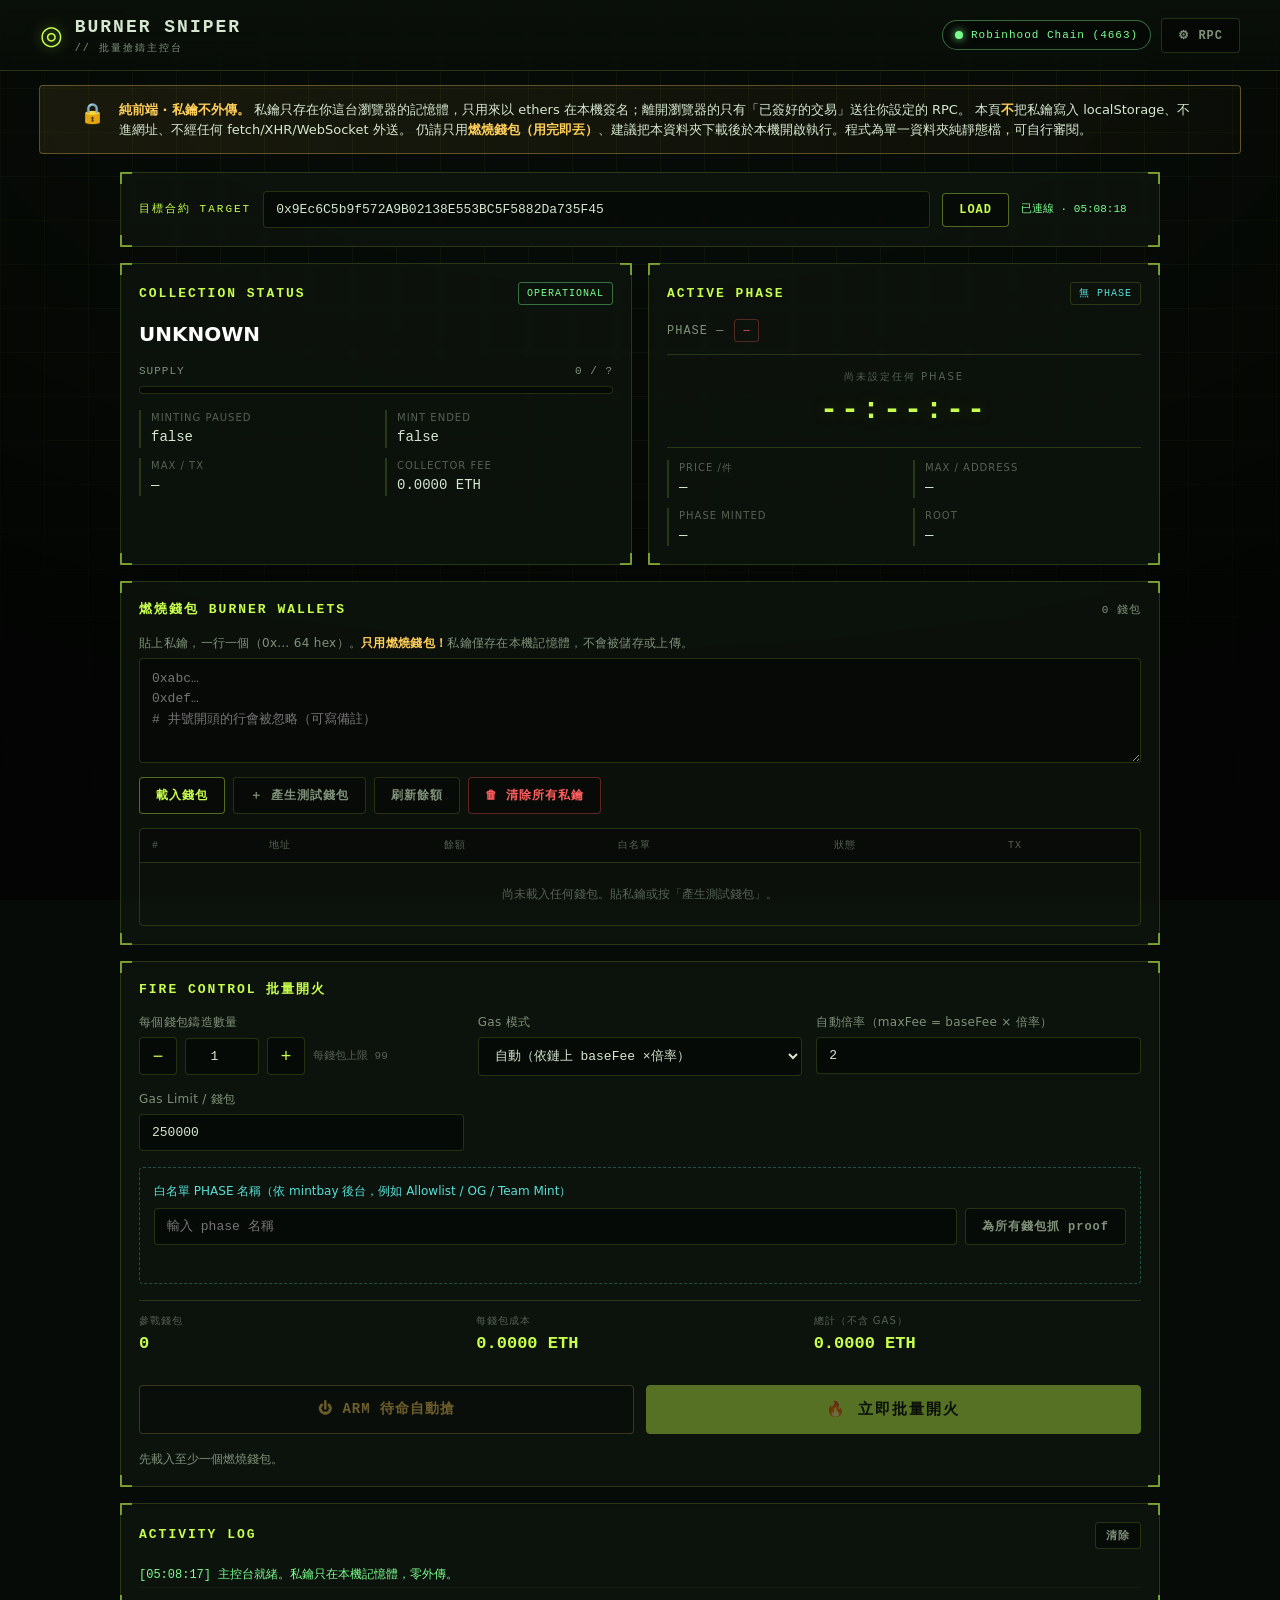
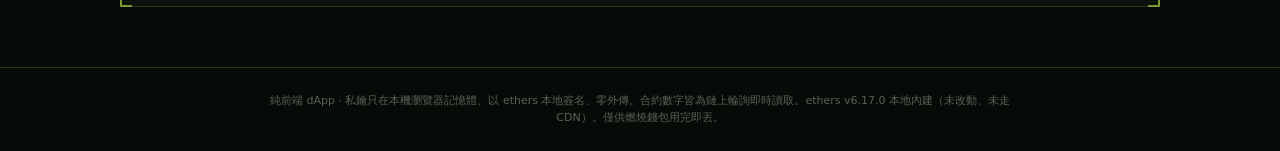
==== index.html @ 6d1644c4 "feat: 燃燒錢包批量搶鑄 dApp（純前端本地簽名、零外傳） - 貼多把私鑰、gas 自動/手動(EIP-1559)、每錢包數量夾在鏈上上限 - 立即批量開火 + ARM 待命偵測開賣自動開火 -" ====
<!doctype html>
<html lang="zh-Hant">
<head>
<meta charset="UTF-8">
<meta name="viewport" content="width=device-width, initial-scale=1.0">
<title>BURNER SNIPER // 燃燒錢包批量搶鑄主控台</title>
<meta name="description" content="燃燒錢包批量搶鑄 dApp — 純前端、私鑰只在本機瀏覽器記憶體、ethers 本地簽名、零外傳。">
<link rel="icon" href="data:image/svg+xml,%3Csvg xmlns='http://www.w3.org/2000/svg' viewBox='0 0 100 100'%3E%3Ccircle cx='50' cy='50' r='42' fill='none' stroke='%23c8ff4d' stroke-width='8'/%3E%3Ccircle cx='50' cy='50' r='10' fill='%23c8ff4d'/%3E%3Cline x1='50' y1='2' x2='50' y2='24' stroke='%23c8ff4d' stroke-width='8'/%3E%3Cline x1='50' y1='76' x2='50' y2='98' stroke='%23c8ff4d' stroke-width='8'/%3E%3Cline x1='2' y1='50' x2='24' y2='50' stroke='%23c8ff4d' stroke-width='8'/%3E%3Cline x1='76' y1='50' x2='98' y2='50' stroke='%23c8ff4d' stroke-width='8'/%3E%3C/svg%3E">
<link rel="stylesheet" href="style.css">
</head>
<body>
<div class="scanlines" aria-hidden="true"></div>
<div class="grid-bg" aria-hidden="true"></div>
<div class="vignette" aria-hidden="true"></div>

<header class="topbar">
  <div class="brand">
    <span class="brand-mark">◎</span>
    <span class="brand-text">BURNER&nbsp;SNIPER<span class="brand-sub">// 批量搶鑄主控台</span></span>
  </div>
  <div class="topbar-right">
    <div class="chain-badge" id="chainBadge" data-state="unknown">
      <span class="dot"></span>
      <span id="chainBadgeText">CHAIN —</span>
    </div>
    <button class="btn btn-ghost" id="settingsBtn" type="button" aria-label="連線設定">⚙ RPC</button>
  </div>
</header>

<!-- 安全聲明橫幅 — 永久顯示，不可關閉 -->
<section class="security-banner" role="note">
  <span class="sec-icon" aria-hidden="true">🔒</span>
  <div class="sec-text">
    <strong>純前端 · 私鑰不外傳。</strong>
    私鑰只存在你這台瀏覽器的記憶體，只用來以 ethers 在本機簽名；離開瀏覽器的只有「已簽好的交易」送往你設定的 RPC。
    本頁<strong>不</strong>把私鑰寫入 localStorage、不進網址、不經任何 fetch/XHR/WebSocket 外送。
    仍請只用<strong>燃燒錢包（用完即丟）</strong>、建議把本資料夾下載後於本機開啟執行。程式為單一資料夾純靜態檔，可自行審閱。
  </div>
</section>

<dialog id="settingsDialog" class="settings-dialog">
  <form method="dialog" class="settings-form">
    <h2>連線設定</h2>
    <label class="field">
      <span>RPC URL（Robinhood Chain，chainId 4663）</span>
      <input type="text" id="rpcInput" class="mono-input" spellcheck="false" autocomplete="off">
    </label>
    <p class="hint">預設用交接規格提供的共用 Alchemy key，會被限流；批量搶鑄請務必換成你自己的 Alchemy Robinhood Chain key，否則多錢包並發會被擋。</p>
    <div class="settings-actions">
      <button type="button" class="btn btn-ghost" id="resetRpcBtn">還原預設</button>
      <button type="submit" class="btn btn-accent" id="saveSettingsBtn">套用並重連</button>
    </div>
  </form>
</dialog>

<main class="app">

  <!-- ========================= TARGET ========================= -->
  <section class="panel target-bar">
    <span class="reticle-corner tl"></span><span class="reticle-corner tr"></span><span class="reticle-corner bl"></span><span class="reticle-corner br"></span>
    <label class="target-label" for="contractInput">目標合約 TARGET</label>
    <input type="text" id="contractInput" class="mono-input target-input" spellcheck="false" autocomplete="off" placeholder="0x… （可切換到未來的 mintbay drop）">
    <button class="btn btn-accent" id="loadBtn" type="button">LOAD</button>
    <span class="target-status mono" id="targetStatus" aria-live="polite"></span>
  </section>

  <!-- ==================== COLLECTION + PHASE ==================== -->
  <section class="grid-2">
    <div class="panel card" id="collectionCard">
      <span class="reticle-corner tl"></span><span class="reticle-corner tr"></span><span class="reticle-corner bl"></span><span class="reticle-corner br"></span>
      <header class="card-head">
        <h2>COLLECTION STATUS</h2>
        <div class="badges" id="collectionBadges"></div>
      </header>
      <div class="card-body">
        <div class="collection-id">
          <span class="collection-name" id="collectionName">—</span>
          <span class="collection-symbol mono" id="collectionSymbol"></span>
        </div>
        <div class="progress-block">
          <div class="progress-labels">
            <span>SUPPLY</span>
            <span class="mono" id="supplyNumbers">— / —</span>
          </div>
          <div class="progress-track"><div class="progress-fill" id="supplyFill"></div></div>
        </div>
        <dl class="kv-list">
          <div><dt>MINTING PAUSED</dt><dd id="pausedVal" class="mono">—</dd></div>
          <div><dt>MINT ENDED</dt><dd id="endedVal" class="mono">—</dd></div>
          <div><dt>MAX / TX</dt><dd id="maxTxVal" class="mono">—</dd></div>
          <div><dt>COLLECTOR FEE</dt><dd id="feeVal" class="mono">—</dd></div>
        </dl>
      </div>
    </div>

    <div class="panel card" id="phaseCard" data-active="false">
      <span class="reticle-corner tl"></span><span class="reticle-corner tr"></span><span class="reticle-corner bl"></span><span class="reticle-corner br"></span>
      <header class="card-head">
        <h2>ACTIVE PHASE</h2>
        <span class="phase-type-badge" id="phaseTypeBadge">—</span>
      </header>
      <div class="card-body">
        <div class="phase-meta">
          <span class="phase-id mono" id="phaseIdVal">PHASE —</span>
          <span class="phase-state-badge" id="phaseStateBadge">—</span>
        </div>
        <div class="countdown">
          <span class="countdown-label" id="countdownLabel">—</span>
          <span class="countdown-digits mono" id="countdownDigits">--:--:--</span>
        </div>
        <dl class="kv-list">
          <div><dt>PRICE /件</dt><dd class="mono" id="priceVal">—</dd></div>
          <div><dt>MAX / ADDRESS</dt><dd class="mono" id="maxAddrVal">—</dd></div>
          <div><dt>PHASE MINTED</dt><dd class="mono" id="phaseMintedVal">—</dd></div>
          <div><dt>ROOT</dt><dd class="mono" id="rootVal">—</dd></div>
        </dl>
      </div>
    </div>
  </section>

  <!-- ========================= WALLETS ========================= -->
  <section class="panel wallets-panel">
    <span class="reticle-corner tl"></span><span class="reticle-corner tr"></span><span class="reticle-corner bl"></span><span class="reticle-corner br"></span>
    <header class="card-head">
      <h2>燃燒錢包 BURNER WALLETS</h2>
      <span class="wallet-count mono" id="walletCount">0 錢包</span>
    </header>
    <div class="wallets-body">
      <label class="field">
        <span>貼上私鑰，一行一個（0x… 64 hex）。<span class="warn-text">只用燃燒錢包！</span>私鑰僅存在本機記憶體，不會被儲存或上傳。</span>
        <textarea id="pkInput" class="mono-input pk-input" rows="4" spellcheck="false" autocomplete="off" autocapitalize="off" autocorrect="off"
          placeholder="0xabc…&#10;0xdef…&#10;# 井號開頭的行會被忽略（可寫備註）"></textarea>
      </label>
      <div class="wallets-actions">
        <button class="btn btn-accent" id="loadWalletsBtn" type="button">載入錢包</button>
        <button class="btn btn-ghost" id="genTestBtn" type="button" title="用 ethers.Wallet.createRandom() 產生一個全新測試錢包，安全試玩 UI">＋ 產生測試錢包</button>
        <button class="btn btn-ghost" id="refreshBalBtn" type="button">刷新餘額</button>
        <button class="btn btn-danger" id="clearWalletsBtn" type="button">🗑 清除所有私鑰</button>
      </div>
      <div class="wallet-table-wrap">
        <table class="wallet-table" id="walletTable">
          <thead>
            <tr><th>#</th><th>地址</th><th>餘額</th><th>白名單</th><th>狀態</th><th>TX</th></tr>
          </thead>
          <tbody id="walletTbody">
            <tr class="empty-row"><td colspan="6">尚未載入任何錢包。貼私鑰或按「產生測試錢包」。</td></tr>
          </tbody>
        </table>
      </div>
    </div>
  </section>

  <!-- ======================= FIRE CONTROL ======================= -->
  <section class="panel fire-panel" id="firePanel">
    <span class="reticle-corner tl"></span><span class="reticle-corner tr"></span><span class="reticle-corner bl"></span><span class="reticle-corner br"></span>
    <header class="card-head"><h2>FIRE CONTROL 批量開火</h2></header>
    <div class="fire-body">

      <div class="fire-grid">
        <label class="field">
          <span>每個錢包鑄造數量</span>
          <div class="qty-control">
            <button class="qty-btn" id="qtyMinus" type="button" aria-label="減少">&minus;</button>
            <input type="number" id="qtyInput" class="qty-input mono" value="1" min="1" step="1" inputmode="numeric">
            <button class="qty-btn" id="qtyPlus" type="button" aria-label="增加">+</button>
            <span class="qty-max mono" id="qtyMaxHint"></span>
          </div>
        </label>

        <label class="field gas-field">
          <span>Gas 模式</span>
          <select id="gasMode" class="mono-input">
            <option value="auto">自動（依鏈上 baseFee ×倍率）</option>
            <option value="manual">手動指定</option>
          </select>
        </label>

        <label class="field" id="autoMultField">
          <span>自動倍率（maxFee = baseFee × 倍率）</span>
          <input type="number" id="autoMult" class="mono-input" value="2" min="1" step="0.5" inputmode="decimal">
        </label>

        <label class="field manual-gas" data-manual="0">
          <span>maxFeePerGas (gwei)</span>
          <input type="number" id="maxFeeInput" class="mono-input" value="0.2" min="0" step="0.01" inputmode="decimal">
        </label>
        <label class="field manual-gas" data-manual="0">
          <span>maxPriorityFeePerGas (gwei)</span>
          <input type="number" id="prioFeeInput" class="mono-input" value="0" min="0" step="0.001" inputmode="decimal">
        </label>

        <label class="field">
          <span>Gas Limit / 錢包</span>
          <input type="number" id="gasLimitInput" class="mono-input" value="250000" min="21000" step="1000" inputmode="numeric">
        </label>
      </div>

      <!-- 白名單區塊：allowlist phase 才顯示 -->
      <div class="allowlist-box" id="allowlistBox" hidden>
        <label for="phaseNameInput">白名單 PHASE 名稱（依 mintbay 後台，例如 Allowlist / OG / Team Mint）</label>
        <div class="allowlist-row">
          <input type="text" id="phaseNameInput" class="mono-input" placeholder="輸入 phase 名稱">
          <button class="btn btn-ghost" id="fetchProofsBtn" type="button">為所有錢包抓 proof</button>
        </div>
        <p class="allowlist-status" id="allowlistStatus"></p>
      </div>

      <div class="fire-summary">
        <div class="summary-item"><span class="summary-label">參戰錢包</span><span class="summary-val mono" id="sumWallets">0</span></div>
        <div class="summary-item"><span class="summary-label">每錢包成本</span><span class="summary-val mono" id="sumPerWallet">0 ETH</span></div>
        <div class="summary-item"><span class="summary-label">總計（不含 gas）</span><span class="summary-val mono" id="sumTotal">0 ETH</span></div>
      </div>

      <div class="fire-buttons">
        <button class="btn btn-arm" id="armBtn" type="button" disabled>⏻ ARM 待命自動搶</button>
        <button class="btn btn-mint" id="fireBtn" type="button" disabled>🔥 立即批量開火</button>
      </div>
      <p class="mint-hint" id="fireHint"></p>
    </div>
  </section>

  <!-- ========================= LOG ========================= -->
  <section class="panel log-panel">
    <span class="reticle-corner tl"></span><span class="reticle-corner tr"></span><span class="reticle-corner bl"></span><span class="reticle-corner br"></span>
    <header class="card-head"><h2>ACTIVITY LOG</h2><button class="btn btn-ghost btn-sm" id="clearLogBtn" type="button">清除</button></header>
    <div class="log-body mono" id="logBody"></div>
  </section>

</main>

<div class="toast" id="toast" role="status" aria-live="polite" hidden></div>

<footer class="app-footer">
  <p>純前端 dApp · 私鑰只在本機瀏覽器記憶體、以 ethers 本地簽名、零外傳。合約數字皆為鏈上輪詢即時讀取。ethers v6.17.0 本地內建（未改動、未走 CDN）。僅供燃燒錢包用完即丟。</p>
</footer>

<script type="module" src="app.js"></script>
</body>
</html>
---- style.css ----
/* ============================================================================
   BURNER SNIPER — tactical HUD theme. 零外部資源（字型走系統堆疊）。
   ============================================================================ */
:root {
  --bg: #070b07;
  --bg-2: #0c120c;
  --panel: rgba(14, 20, 14, 0.82);
  --panel-line: rgba(200, 255, 77, 0.16);
  --ink: #d6e7d0;
  --ink-dim: #7f9178;
  --ink-faint: #566254;
  --accent: #c8ff4d;
  --accent-dim: #8fae2e;
  --cyan: #58e0d8;
  --ok: #7bff8e;
  --warn: #ffcf5a;
  --danger: #ff5d5d;
  --mono: ui-monospace, "SF Mono", "JetBrains Mono", "Cascadia Code", Menlo, Consolas, monospace;
  --sans: "Inter", system-ui, -apple-system, "Segoe UI", "PingFang TC", "Noto Sans TC", sans-serif;
  --radius: 4px;
}

* { box-sizing: border-box; }
html, body { margin: 0; padding: 0; }
body {
  font-family: var(--sans);
  background: var(--bg);
  color: var(--ink);
  min-height: 100vh;
  line-height: 1.5;
  overflow-x: hidden;
  -webkit-font-smoothing: antialiased;
}
.mono { font-family: var(--mono); }

/* ---- 背景層 ---- */
.scanlines, .grid-bg, .vignette { position: fixed; inset: 0; pointer-events: none; z-index: 0; }
.scanlines {
  background: repeating-linear-gradient(0deg, rgba(0,0,0,0) 0, rgba(0,0,0,0) 2px, rgba(0,0,0,0.18) 3px, rgba(0,0,0,0) 4px);
  opacity: 0.35; mix-blend-mode: multiply;
}
.grid-bg {
  background-image: linear-gradient(rgba(200,255,77,0.045) 1px, transparent 1px),
                    linear-gradient(90deg, rgba(200,255,77,0.045) 1px, transparent 1px);
  background-size: 44px 44px;
  -webkit-mask-image: radial-gradient(ellipse 90% 70% at 50% 30%, #000 40%, transparent 100%);
  mask-image: radial-gradient(ellipse 90% 70% at 50% 30%, #000 40%, transparent 100%);
}
.vignette { background: radial-gradient(ellipse 100% 80% at 50% 0%, transparent 40%, rgba(0,0,0,0.55) 100%); }

/* ---- topbar ---- */
.topbar {
  position: relative; z-index: 3;
  display: flex; align-items: center; justify-content: space-between; gap: 10px;
  padding: 14px clamp(14px, 4vw, 40px);
  border-bottom: 1px solid var(--panel-line);
  background: linear-gradient(180deg, rgba(10,16,10,0.9), rgba(10,16,10,0.4));
  backdrop-filter: blur(6px);
}
.brand { display: flex; align-items: center; gap: 12px; min-width: 0; }
.brand-mark { color: var(--accent); font-size: 26px; text-shadow: 0 0 14px rgba(200,255,77,0.5); }
.brand-text { font-family: var(--mono); font-weight: 700; letter-spacing: 2px; font-size: clamp(13px, 2vw, 18px); }
.brand-sub { display: block; color: var(--ink-dim); font-size: 10px; letter-spacing: 2px; font-weight: 500; }
.topbar-right { display: flex; align-items: center; gap: 10px; flex-wrap: wrap; justify-content: flex-end; }

.chain-badge {
  display: inline-flex; align-items: center; gap: 8px;
  font-family: var(--mono); font-size: 11px; letter-spacing: 1px;
  padding: 6px 12px; border: 1px solid var(--panel-line); border-radius: 999px;
  color: var(--ink-dim); background: rgba(0,0,0,0.3);
}
.chain-badge .dot { width: 8px; height: 8px; border-radius: 50%; background: var(--ink-faint); }
.chain-badge[data-state="ok"] { color: var(--ok); border-color: rgba(123,255,142,0.4); }
.chain-badge[data-state="ok"] .dot { background: var(--ok); box-shadow: 0 0 8px var(--ok); }
.chain-badge[data-state="bad"] { color: var(--danger); border-color: rgba(255,93,93,0.4); }
.chain-badge[data-state="bad"] .dot { background: var(--danger); box-shadow: 0 0 8px var(--danger); }

/* ---- buttons ---- */
.btn {
  font-family: var(--mono); font-size: 12px; letter-spacing: 1px; font-weight: 600;
  padding: 9px 16px; border-radius: var(--radius); border: 1px solid var(--panel-line);
  background: rgba(0,0,0,0.35); color: var(--ink); cursor: pointer;
  transition: all 0.14s ease; white-space: nowrap;
}
.btn:hover:not(:disabled) { border-color: var(--accent-dim); color: #fff; }
.btn:disabled { opacity: 0.4; cursor: not-allowed; }
.btn-sm { padding: 5px 10px; font-size: 11px; }
.btn-ghost { color: var(--ink-dim); }
.btn-accent { color: var(--accent); border-color: rgba(200,255,77,0.4); }
.btn-accent:hover:not(:disabled) { background: rgba(200,255,77,0.12); box-shadow: 0 0 14px rgba(200,255,77,0.2); }
.btn-danger { color: var(--danger); border-color: rgba(255,93,93,0.35); }
.btn-danger:hover:not(:disabled) { background: rgba(255,93,93,0.12); }
.btn-arm {
  color: var(--warn); border-color: rgba(255,207,90,0.5); font-size: 14px; padding: 14px; flex: 1; min-width: 200px;
}
.btn-arm:hover:not(:disabled) { background: rgba(255,207,90,0.12); }
.btn-arm[data-armed="true"] { color: #0a0e0a; background: var(--warn); border-color: var(--warn); animation: armpulse 1.2s ease-in-out infinite; }
@keyframes armpulse { 0%,100%{box-shadow:0 0 0 rgba(255,207,90,0.5);} 50%{box-shadow:0 0 22px rgba(255,207,90,0.6);} }
.btn-mint {
  color: #0a0e0a; background: var(--accent); border-color: var(--accent);
  font-size: 15px; font-weight: 700; padding: 14px; flex: 1; min-width: 200px; letter-spacing: 2px;
}
.btn-mint:hover:not(:disabled) { box-shadow: 0 0 24px rgba(200,255,77,0.55); transform: translateY(-1px); }

/* ---- 安全橫幅 ---- */
.security-banner {
  position: relative; z-index: 2;
  display: flex; gap: 14px; align-items: flex-start;
  max-width: 1120px; margin: 14px auto 0; box-sizing: content-box;
  padding: 14px clamp(14px, 4vw, 40px);
  border: 1px solid rgba(255,207,90,0.32); border-radius: var(--radius);
  background: linear-gradient(90deg, rgba(255,207,90,0.08), rgba(255,207,90,0.02));
}
.security-banner .sec-icon { font-size: 20px; line-height: 1.3; }
.security-banner .sec-text { font-size: 13px; color: var(--ink); }
.security-banner strong { color: var(--warn); }

/* ---- layout ---- */
.app {
  position: relative; z-index: 2;
  max-width: 1120px; margin: 0 auto; padding: 18px clamp(14px, 4vw, 40px) 60px;
  display: flex; flex-direction: column; gap: 16px;
}
.grid-2 { display: grid; grid-template-columns: 1fr 1fr; gap: 16px; }
@media (max-width: 760px) { .grid-2 { grid-template-columns: 1fr; } }

/* ---- panel + reticle ---- */
.panel {
  position: relative; background: var(--panel); border: 1px solid var(--panel-line);
  border-radius: var(--radius); padding: 18px; backdrop-filter: blur(3px);
}
.reticle-corner { position: absolute; width: 12px; height: 12px; border: 2px solid var(--accent); opacity: 0.55; }
.reticle-corner.tl { top: -1px; left: -1px; border-right: 0; border-bottom: 0; }
.reticle-corner.tr { top: -1px; right: -1px; border-left: 0; border-bottom: 0; }
.reticle-corner.bl { bottom: -1px; left: -1px; border-right: 0; border-top: 0; }
.reticle-corner.br { bottom: -1px; right: -1px; border-left: 0; border-top: 0; }

.card-head { display: flex; align-items: center; justify-content: space-between; gap: 10px; margin-bottom: 14px; }
.card-head h2 { font-family: var(--mono); font-size: 13px; letter-spacing: 2px; color: var(--accent); margin: 0; font-weight: 600; }

/* ---- inputs ---- */
.field { display: flex; flex-direction: column; gap: 6px; font-size: 12px; color: var(--ink-dim); }
.field > span { letter-spacing: 0.3px; }
.mono-input, .qty-input {
  font-family: var(--mono); font-size: 13px; color: var(--ink);
  background: rgba(0,0,0,0.4); border: 1px solid var(--panel-line); border-radius: var(--radius);
  padding: 10px 12px; width: 100%; outline: none; transition: border-color 0.14s;
}
.mono-input:focus, .qty-input:focus { border-color: var(--accent-dim); box-shadow: 0 0 0 2px rgba(200,255,77,0.1); }
select.mono-input { cursor: pointer; }
.hint { font-size: 11px; color: var(--ink-faint); margin: 8px 0 0; line-height: 1.5; }
.warn-text { color: var(--warn); font-weight: 600; }

/* ---- target bar ---- */
.target-bar { display: flex; align-items: center; gap: 12px; flex-wrap: wrap; }
.target-label { font-family: var(--mono); font-size: 11px; letter-spacing: 2px; color: var(--accent); }
.target-input { flex: 1; min-width: 220px; }
.target-status { font-size: 11px; color: var(--ink-dim); min-width: 120px; }
.target-status[data-tone="ok"] { color: var(--ok); }
.target-status[data-tone="error"] { color: var(--danger); }

/* ---- collection / phase cards ---- */
.collection-id { display: flex; align-items: baseline; gap: 10px; margin-bottom: 14px; flex-wrap: wrap; }
.collection-name { font-size: 20px; font-weight: 700; color: #fff; }
.collection-symbol { color: var(--accent); font-size: 13px; }
.badges { display: flex; gap: 6px; }
.badge { font-family: var(--mono); font-size: 10px; letter-spacing: 1px; padding: 3px 8px; border-radius: 3px; border: 1px solid; }
.badge.tone-ok { color: var(--ok); border-color: rgba(123,255,142,0.4); }
.badge.tone-warn { color: var(--warn); border-color: rgba(255,207,90,0.4); }
.badge.tone-danger { color: var(--danger); border-color: rgba(255,93,93,0.4); background: rgba(255,93,93,0.08); }

.progress-block { margin-bottom: 16px; }
.progress-labels { display: flex; justify-content: space-between; font-family: var(--mono); font-size: 11px; color: var(--ink-dim); margin-bottom: 6px; letter-spacing: 1px; }
.progress-track { height: 8px; background: rgba(0,0,0,0.5); border-radius: 999px; overflow: hidden; border: 1px solid var(--panel-line); }
.progress-fill { height: 100%; width: 0; background: linear-gradient(90deg, var(--accent-dim), var(--accent)); transition: width 0.5s ease; }
.progress-fill[data-full="true"] { background: linear-gradient(90deg, var(--danger), #ff8b5d); }

.kv-list { display: grid; grid-template-columns: 1fr 1fr; gap: 10px 18px; margin: 0; }
.kv-list > div { display: flex; flex-direction: column; gap: 2px; border-left: 2px solid var(--panel-line); padding-left: 10px; min-width: 0; }
.kv-list dt { font-size: 10px; letter-spacing: 1px; color: var(--ink-faint); margin: 0; }
.kv-list dd { margin: 0; font-size: 14px; color: var(--ink); overflow-wrap: anywhere; }

.phase-meta { display: flex; align-items: center; gap: 10px; margin-bottom: 12px; flex-wrap: wrap; }
.phase-id { font-size: 12px; color: var(--ink-dim); letter-spacing: 1px; }
.phase-type-badge { font-family: var(--mono); font-size: 10px; padding: 3px 8px; border: 1px solid var(--panel-line); border-radius: 3px; color: var(--cyan); letter-spacing: 1px; }
.phase-state-badge { font-family: var(--mono); font-size: 10px; padding: 3px 8px; border-radius: 3px; letter-spacing: 1px; border: 1px solid; color: var(--ink-dim); }
.phase-state-badge[data-state="live"] { color: var(--ok); border-color: var(--ok); background: rgba(123,255,142,0.1); animation: livepulse 1.4s infinite; }
@keyframes livepulse { 0%,100%{opacity:1;} 50%{opacity:0.55;} }
.phase-state-badge[data-state="upcoming"] { color: var(--warn); border-color: rgba(255,207,90,0.4); }
.phase-state-badge[data-state="ended"], .phase-state-badge[data-state="paused"] { color: var(--danger); border-color: rgba(255,93,93,0.3); }
.card[data-active="true"] { border-color: rgba(123,255,142,0.4); }

.countdown { display: flex; flex-direction: column; align-items: center; gap: 4px; padding: 14px 0; margin-bottom: 12px; border-top: 1px solid var(--panel-line); border-bottom: 1px solid var(--panel-line); }
.countdown-label { font-size: 10px; letter-spacing: 2px; color: var(--ink-faint); text-transform: uppercase; }
.countdown-digits { font-size: clamp(24px, 6vw, 30px); font-weight: 700; color: var(--accent); letter-spacing: 3px; text-shadow: 0 0 16px rgba(200,255,77,0.3); }

/* ---- wallets ---- */
.wallets-body { display: flex; flex-direction: column; gap: 14px; }
.wallet-count { font-size: 11px; color: var(--ink-dim); letter-spacing: 1px; }
.pk-input { resize: vertical; min-height: 90px; line-height: 1.6; }
.wallets-actions { display: flex; gap: 8px; flex-wrap: wrap; }
.wallet-table-wrap { overflow-x: auto; border: 1px solid var(--panel-line); border-radius: var(--radius); }
.wallet-table { width: 100%; border-collapse: collapse; font-size: 12px; min-width: 480px; }
.wallet-table thead th {
  text-align: left; font-family: var(--mono); font-size: 10px; letter-spacing: 1px; color: var(--ink-faint);
  padding: 9px 12px; border-bottom: 1px solid var(--panel-line); background: rgba(0,0,0,0.3); font-weight: 500;
}
.wallet-table td { padding: 9px 12px; border-bottom: 1px solid rgba(200,255,77,0.06); }
.wallet-table tbody tr:last-child td { border-bottom: 0; }
.wallet-table .empty-row td { text-align: center; color: var(--ink-faint); padding: 22px; font-size: 12px; }
.wallet-table a { color: var(--cyan); text-decoration: none; }
.wallet-table a:hover { text-decoration: underline; }
.err-cell { color: var(--danger); font-size: 11px; }
.wstatus { font-family: var(--mono); font-size: 11px; padding: 2px 7px; border-radius: 3px; border: 1px solid var(--panel-line); color: var(--ink-dim); white-space: nowrap; }
.wstatus.tone-ok { color: var(--ok); border-color: rgba(123,255,142,0.4); }
.wstatus.tone-pending { color: var(--warn); border-color: rgba(255,207,90,0.4); }
.wstatus.tone-danger { color: var(--danger); border-color: rgba(255,93,93,0.4); }

/* ---- fire control ---- */
.fire-body { display: flex; flex-direction: column; gap: 16px; }
.fire-grid { display: grid; grid-template-columns: repeat(3, 1fr); gap: 14px; }
@media (max-width: 700px) { .fire-grid { grid-template-columns: 1fr 1fr; } }
@media (max-width: 460px) { .fire-grid { grid-template-columns: 1fr; } }
.manual-gas { display: none; }
.manual-gas[data-manual="1"] { display: flex; }

.qty-control { display: flex; align-items: center; gap: 8px; flex-wrap: wrap; }
.qty-btn { width: 38px; height: 38px; flex: none; font-size: 18px; border: 1px solid var(--panel-line); background: rgba(0,0,0,0.4); color: var(--accent); border-radius: var(--radius); cursor: pointer; transition: all 0.14s; }
.qty-btn:hover { border-color: var(--accent-dim); background: rgba(200,255,77,0.1); }
.qty-input { width: 74px; text-align: center; }
.qty-max { font-size: 11px; color: var(--ink-faint); }

.allowlist-box { border: 1px dashed rgba(88,224,216,0.3); border-radius: var(--radius); padding: 14px; display: flex; flex-direction: column; gap: 8px; }
.allowlist-box > label { font-size: 12px; color: var(--cyan); }
.allowlist-row { display: flex; gap: 8px; flex-wrap: wrap; }
.allowlist-row .mono-input { flex: 1; min-width: 180px; }
.allowlist-status { font-size: 12px; margin: 0; color: var(--ink-dim); min-height: 16px; }
.allowlist-status[data-tone="ok"] { color: var(--ok); }
.allowlist-status[data-tone="error"] { color: var(--danger); }
.allowlist-status[data-tone="pending"] { color: var(--warn); }

.fire-summary { display: flex; gap: 10px; flex-wrap: wrap; padding: 12px 0; border-top: 1px solid var(--panel-line); }
.summary-item { flex: 1; min-width: 120px; display: flex; flex-direction: column; gap: 3px; }
.summary-label { font-size: 10px; letter-spacing: 1px; color: var(--ink-faint); text-transform: uppercase; }
.summary-val { font-size: 17px; color: var(--accent); font-weight: 600; }

.fire-buttons { display: flex; gap: 12px; flex-wrap: wrap; }
.mint-hint { font-size: 12px; color: var(--ink-dim); margin: 0; min-height: 16px; }

/* ---- log ---- */
.log-body { max-height: 220px; overflow-y: auto; font-size: 12px; display: flex; flex-direction: column; }
.log-line { padding: 3px 0; border-bottom: 1px solid rgba(200,255,77,0.05); color: var(--ink-dim); word-break: break-word; }
.log-line.tone-ok { color: var(--ok); }
.log-line.tone-warn { color: var(--warn); }
.log-line.tone-danger { color: var(--danger); }

/* ---- toast ---- */
.toast {
  position: fixed; bottom: 24px; left: 50%; transform: translateX(-50%); z-index: 50;
  font-family: var(--mono); font-size: 13px; padding: 12px 20px;
  background: rgba(12,18,12,0.96); border: 1px solid var(--accent-dim); border-radius: var(--radius);
  color: var(--accent); box-shadow: 0 8px 40px rgba(0,0,0,0.6); max-width: 90vw; text-align: center;
}

/* ---- footer + dialog ---- */
.app-footer { position: relative; z-index: 2; text-align: center; padding: 24px; color: var(--ink-faint); font-size: 11px; border-top: 1px solid var(--panel-line); }
.app-footer p { max-width: 760px; margin: 0 auto; line-height: 1.6; }

.settings-dialog { border: 1px solid var(--panel-line); border-radius: var(--radius); background: var(--bg-2); color: var(--ink); padding: 0; max-width: 92vw; width: 460px; }
.settings-dialog::backdrop { background: rgba(0,0,0,0.7); backdrop-filter: blur(2px); }
.settings-form { padding: 22px; display: flex; flex-direction: column; gap: 12px; }
.settings-form h2 { font-family: var(--mono); font-size: 15px; letter-spacing: 1px; color: var(--accent); margin: 0 0 4px; }
.settings-actions { display: flex; justify-content: flex-end; gap: 10px; margin-top: 8px; }
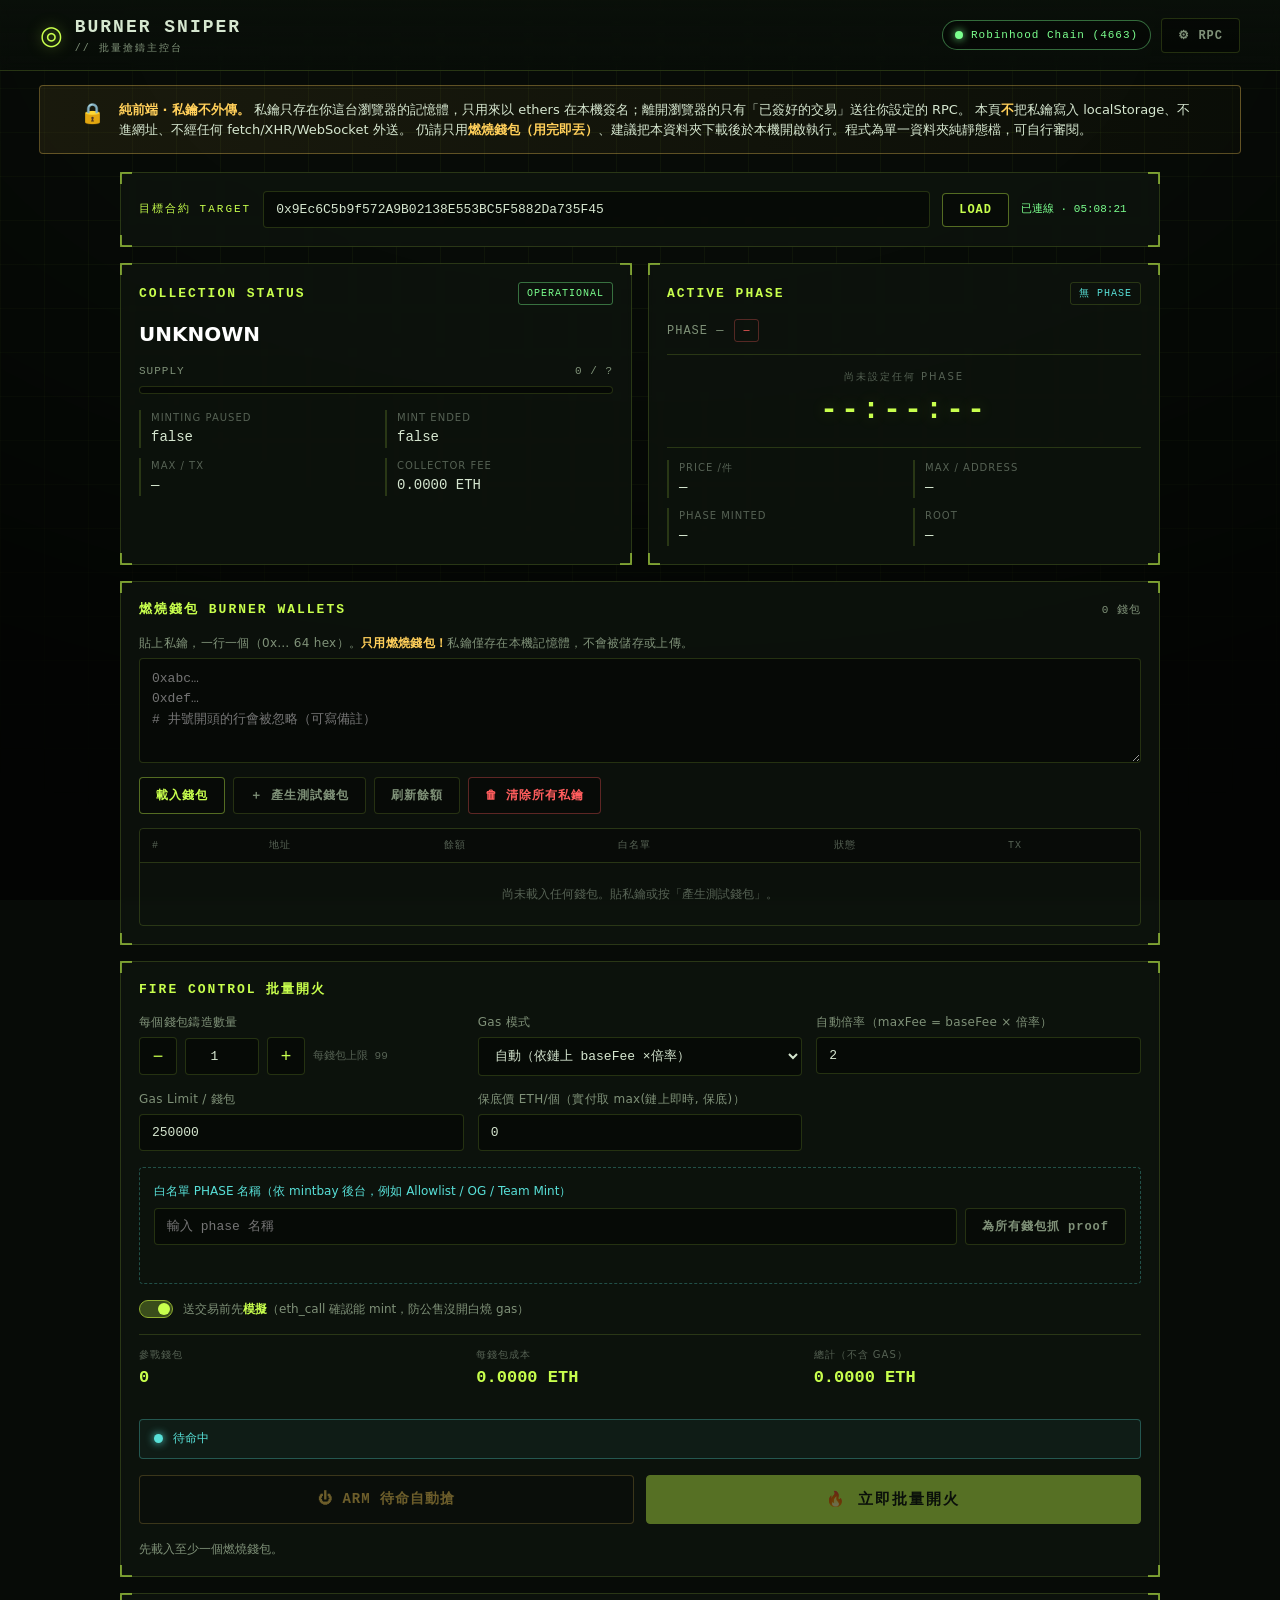
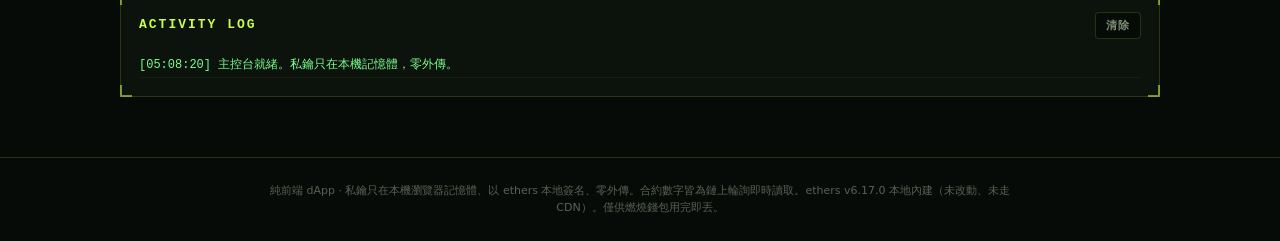
==== commit 90081e4b: "feat: 搶鑄強化 v2 — WSS 盯塊 + 預簽 + 模擬偵測 + 送前模擬 + 保底價 對齊參考站 hoodie-sniper 的搶鑄底層機制，補齊 5 點： - WSS 盯塊（WebSock" ====
--- a/index.html
+++ b/index.html
@@ -193,6 +193,11 @@
           <span>Gas Limit / 錢包</span>
           <input type="number" id="gasLimitInput" class="mono-input" value="250000" min="21000" step="1000" inputmode="numeric">
         </label>
+
+        <label class="field">
+          <span>保底價 ETH/個（實付取 max(鏈上即時, 保底)）</span>
+          <input type="number" id="floorPriceInput" class="mono-input" value="0" min="0" step="0.0001" inputmode="decimal">
+        </label>
       </div>
 
       <!-- 白名單區塊：allowlist phase 才顯示 -->
@@ -205,12 +210,23 @@
         <p class="allowlist-status" id="allowlistStatus"></p>
       </div>
 
+      <label class="sim-toggle">
+        <input type="checkbox" id="simBeforeSendChk" checked>
+        <span class="switch-mini"></span>
+        <span>送交易前先<strong>模擬</strong>（eth_call 確認能 mint，防公售沒開白燒 gas）</span>
+      </label>
+
       <div class="fire-summary">
         <div class="summary-item"><span class="summary-label">參戰錢包</span><span class="summary-val mono" id="sumWallets">0</span></div>
         <div class="summary-item"><span class="summary-label">每錢包成本</span><span class="summary-val mono" id="sumPerWallet">0 ETH</span></div>
         <div class="summary-item"><span class="summary-label">總計（不含 gas）</span><span class="summary-val mono" id="sumTotal">0 ETH</span></div>
       </div>
 
+      <div class="detect-bar" id="detectBar" hidden>
+        <span class="detect-dot"></span>
+        <span class="detect-text mono" id="detectText">待命中</span>
+      </div>
+
       <div class="fire-buttons">
         <button class="btn btn-arm" id="armBtn" type="button" disabled>⏻ ARM 待命自動搶</button>
         <button class="btn btn-mint" id="fireBtn" type="button" disabled>🔥 立即批量開火</button>
--- a/style.css
+++ b/style.css
@@ -247,6 +247,23 @@
 .fire-buttons { display: flex; gap: 12px; flex-wrap: wrap; }
 .mint-hint { font-size: 12px; color: var(--ink-dim); margin: 0; min-height: 16px; }
 
+/* 送前模擬 toggle */
+.sim-toggle { display: flex; align-items: center; gap: 10px; font-size: 12px; color: var(--ink-dim); cursor: pointer; }
+.sim-toggle input { position: absolute; opacity: 0; width: 0; height: 0; }
+.sim-toggle .switch-mini { width: 34px; height: 18px; border-radius: 999px; background: rgba(0,0,0,0.5); border: 1px solid var(--panel-line); position: relative; flex: none; transition: all 0.16s; }
+.sim-toggle .switch-mini::after { content: ""; position: absolute; top: 2px; left: 2px; width: 12px; height: 12px; border-radius: 50%; background: var(--ink-dim); transition: all 0.16s; }
+.sim-toggle input:checked + .switch-mini { background: rgba(200,255,77,0.25); border-color: var(--accent-dim); }
+.sim-toggle input:checked + .switch-mini::after { left: 18px; background: var(--accent); }
+.sim-toggle strong { color: var(--accent); }
+
+/* 盯塊偵測狀態列 */
+.detect-bar { display: flex; align-items: center; gap: 10px; padding: 10px 14px; border: 1px solid rgba(88,224,216,0.3); border-radius: var(--radius); background: rgba(88,224,216,0.05); }
+.detect-bar .detect-dot { width: 9px; height: 9px; border-radius: 50%; background: var(--cyan); box-shadow: 0 0 8px var(--cyan); animation: livepulse 1.1s infinite; flex: none; }
+.detect-bar[data-mode="open"] { border-color: var(--ok); background: rgba(123,255,142,0.1); }
+.detect-bar[data-mode="open"] .detect-dot { background: var(--ok); box-shadow: 0 0 10px var(--ok); }
+.detect-text { font-size: 12px; color: var(--cyan); }
+.detect-bar[data-mode="open"] .detect-text { color: var(--ok); }
+
 /* ---- log ---- */
 .log-body { max-height: 220px; overflow-y: auto; font-size: 12px; display: flex; flex-direction: column; }
 .log-line { padding: 3px 0; border-bottom: 1px solid rgba(200,255,77,0.05); color: var(--ink-dim); word-break: break-word; }
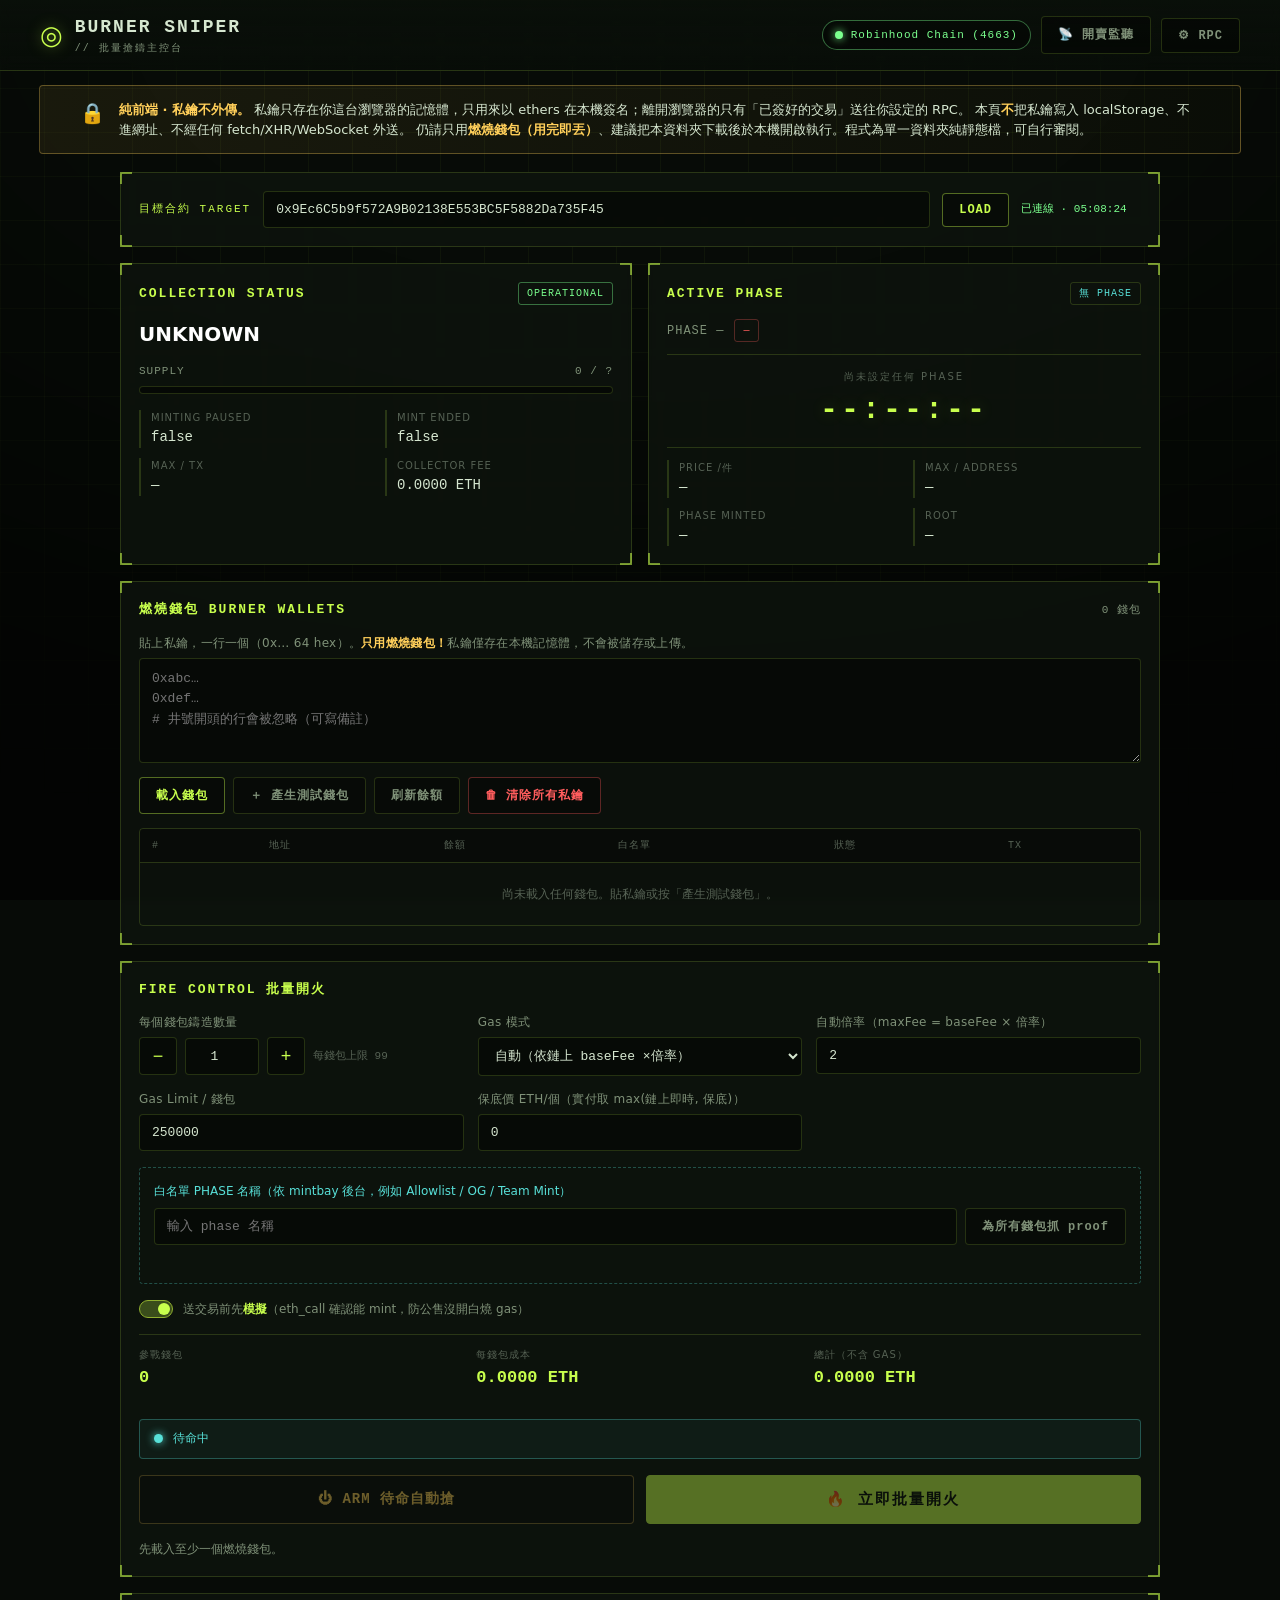
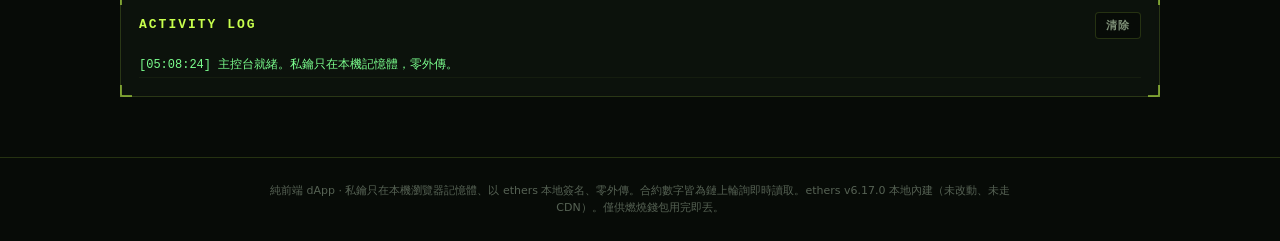
==== commit d7bc1d41: "Merge feat-monitor: 開賣監聽頁 monitor.html" ====
--- a/index.html
+++ b/index.html
@@ -23,6 +23,7 @@
       <span class="dot"></span>
       <span id="chainBadgeText">CHAIN —</span>
     </div>
+    <a class="btn btn-ghost" href="./monitor.html" title="開賣監聽（唯讀）" style="text-decoration:none">📡 開賣監聽</a>
     <button class="btn btn-ghost" id="settingsBtn" type="button" aria-label="連線設定">⚙ RPC</button>
   </div>
 </header>
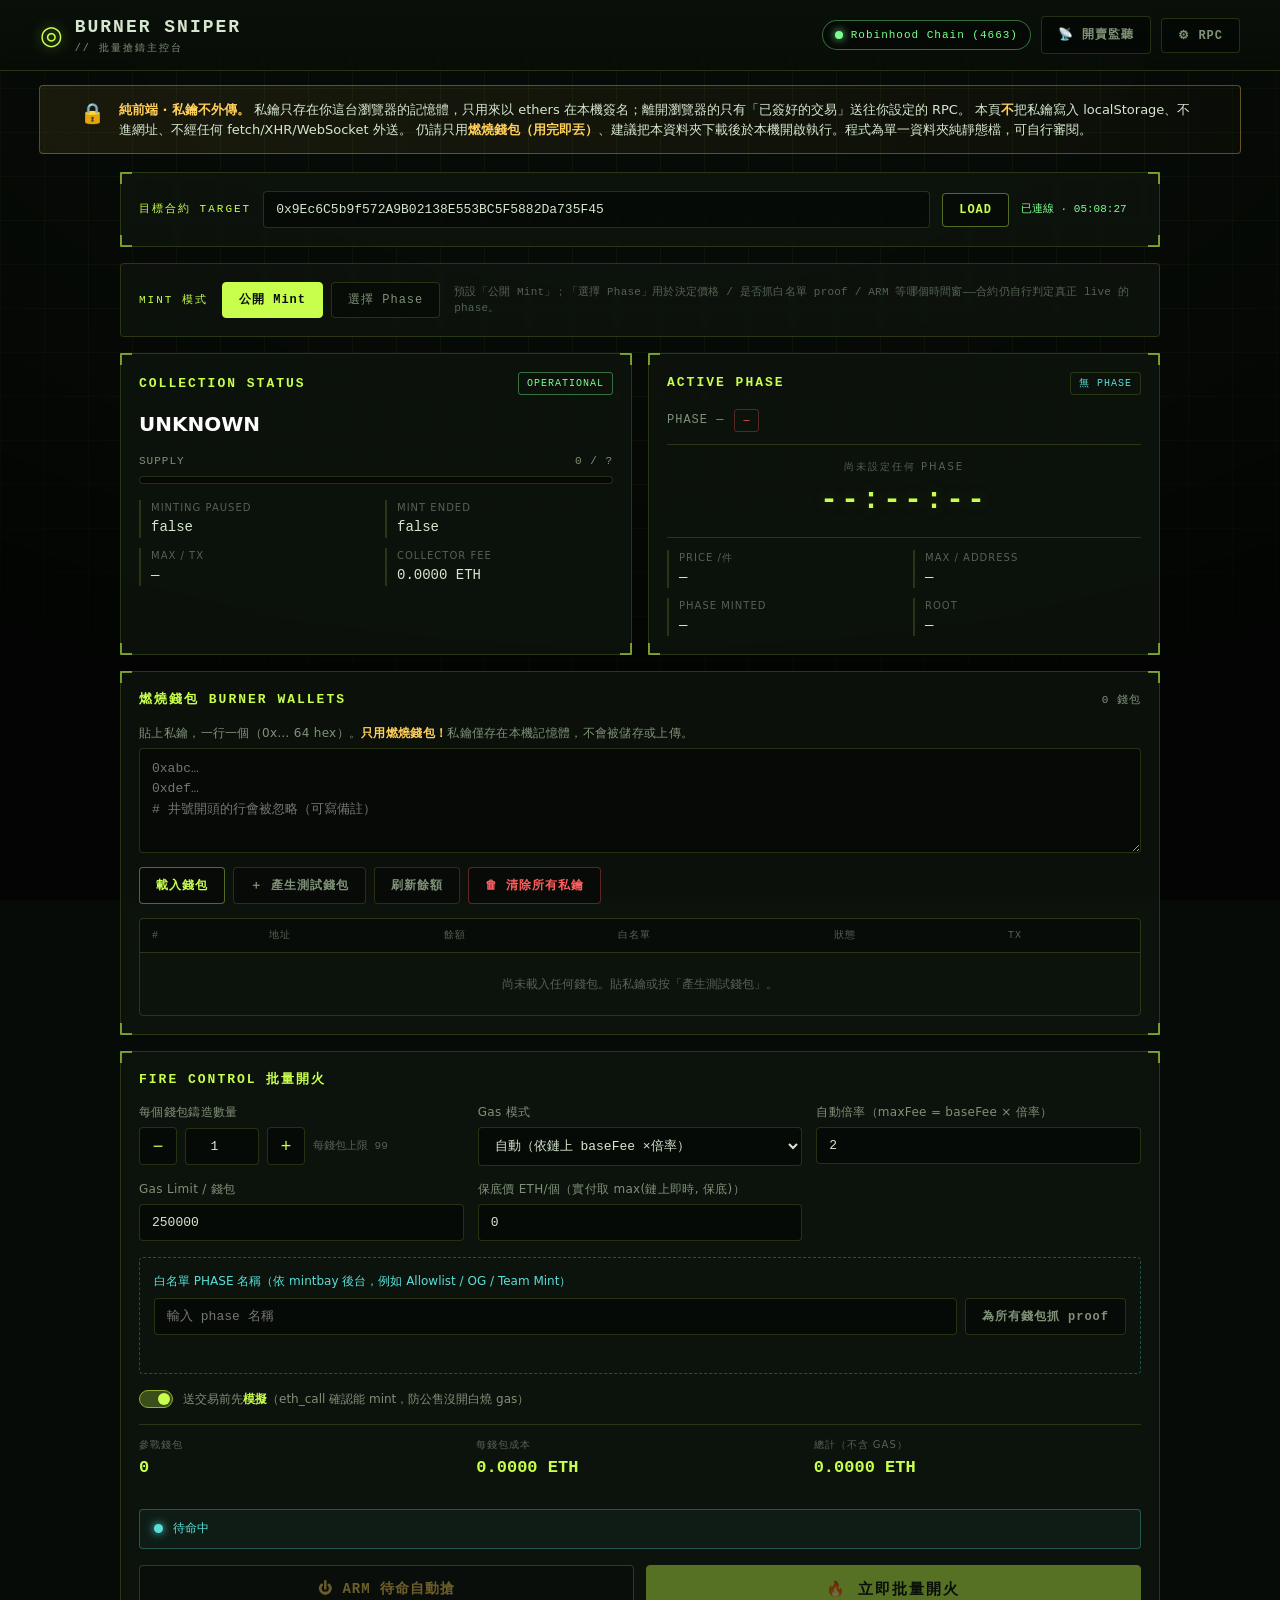
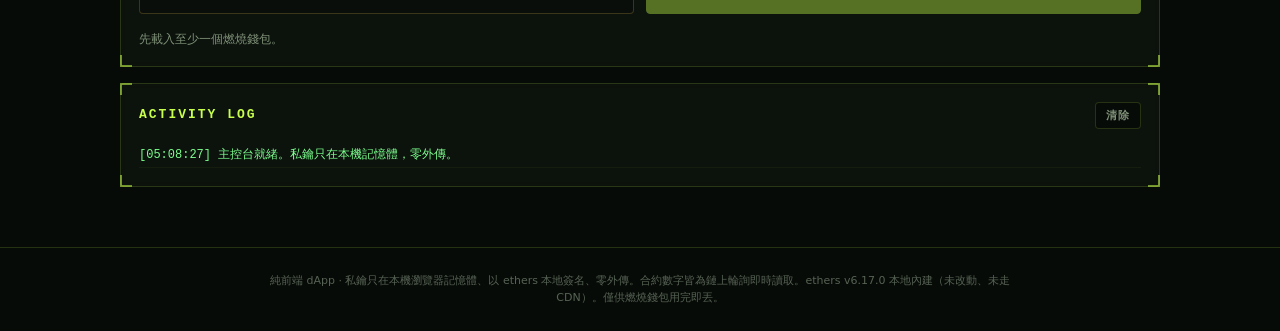
==== commit d8597e3e: "feat: 新增「公開 Mint / 選擇 Phase」雙模式 - 新增 phaseUtils.js 純函式（phase 型別標籤 / 時間窗狀態 / 下拉選單 label 組字），   搭配 nod" ====
--- a/index.html
+++ b/index.html
@@ -65,6 +65,40 @@
     <span class="target-status mono" id="targetStatus" aria-live="polite"></span>
   </section>
 
+  <!-- ========================= MODE ========================= -->
+  <section class="panel mode-bar">
+    <span class="mode-label mono">MINT 模式</span>
+    <div class="mode-toggle" role="radiogroup" aria-label="Mint 模式選擇">
+      <label class="mode-option">
+        <input type="radio" name="mintMode" id="modePublic" value="public" checked>
+        <span>公開 Mint</span>
+      </label>
+      <label class="mode-option">
+        <input type="radio" name="mintMode" id="modePhase" value="phase">
+        <span>選擇 Phase</span>
+      </label>
+    </div>
+    <span class="mode-hint mono">預設「公開 Mint」；「選擇 Phase」用於決定價格 / 是否抓白名單 proof / ARM 等哪個時間窗——合約仍自行判定真正 live 的 phase。</span>
+  </section>
+
+  <!-- ==================== PHASE 選擇器（僅「選擇 Phase」模式顯示） ==================== -->
+  <section class="panel phase-selector-panel" id="phaseSelectorPanel" hidden>
+    <span class="reticle-corner tl"></span><span class="reticle-corner tr"></span><span class="reticle-corner bl"></span><span class="reticle-corner br"></span>
+    <header class="card-head">
+      <h2>PHASE 選擇器</h2>
+      <button class="btn btn-ghost btn-sm" id="loadPhasesBtn" type="button">讀取 PHASE 列表</button>
+    </header>
+    <div class="phase-selector-body">
+      <label class="field">
+        <span>選擇 Phase（依鏈上 phaseCount() + phases(0..n-1) 即時讀取）</span>
+        <select id="phaseSelect" class="mono-input" disabled>
+          <option value="">— 尚未讀取，請按「讀取 PHASE 列表」—</option>
+        </select>
+      </label>
+      <p class="phase-selector-status mono" id="phaseSelectorStatus" aria-live="polite"></p>
+    </div>
+  </section>
+
   <!-- ==================== COLLECTION + PHASE ==================== -->
   <section class="grid-2">
     <div class="panel card" id="collectionCard">
@@ -97,7 +131,7 @@
     <div class="panel card" id="phaseCard" data-active="false">
       <span class="reticle-corner tl"></span><span class="reticle-corner tr"></span><span class="reticle-corner bl"></span><span class="reticle-corner br"></span>
       <header class="card-head">
-        <h2>ACTIVE PHASE</h2>
+        <h2 id="phaseCardTitle">ACTIVE PHASE</h2>
         <span class="phase-type-badge" id="phaseTypeBadge">—</span>
       </header>
       <div class="card-body">
--- a/style.css
+++ b/style.css
@@ -159,6 +159,32 @@
 .target-status[data-tone="ok"] { color: var(--ok); }
 .target-status[data-tone="error"] { color: var(--danger); }
 
+/* ---- mint 模式切換 ---- */
+.mode-bar { display: flex; align-items: center; gap: 14px; flex-wrap: wrap; }
+.mode-label { font-family: var(--mono); font-size: 11px; letter-spacing: 2px; color: var(--accent); }
+.mode-toggle { display: flex; gap: 8px; flex-wrap: wrap; }
+.mode-option { position: relative; display: inline-flex; }
+.mode-option input {
+  position: absolute; opacity: 0; width: 100%; height: 100%; margin: 0; cursor: pointer;
+}
+.mode-option span {
+  display: inline-flex; align-items: center; font-family: var(--mono); font-size: 12px; letter-spacing: 1px;
+  padding: 8px 16px; border: 1px solid var(--panel-line); border-radius: var(--radius);
+  color: var(--ink-dim); background: rgba(0,0,0,0.3); cursor: pointer; transition: all 0.14s ease;
+}
+.mode-option input:hover + span { border-color: var(--accent-dim); color: var(--ink); }
+.mode-option input:checked + span { color: #0a0e0a; background: var(--accent); border-color: var(--accent); font-weight: 700; }
+.mode-option input:focus-visible + span { outline: 2px solid var(--accent); outline-offset: 2px; }
+.mode-hint { flex: 1 1 260px; font-size: 11px; color: var(--ink-faint); letter-spacing: 0.2px; line-height: 1.5; }
+
+/* ---- phase 選擇器（選擇 Phase 模式） ---- */
+.phase-selector-body { display: flex; flex-direction: column; gap: 10px; }
+.phase-selector-status { font-size: 12px; margin: 0; color: var(--ink-dim); min-height: 16px; }
+.phase-selector-status[data-tone="ok"] { color: var(--ok); }
+.phase-selector-status[data-tone="error"] { color: var(--danger); }
+.phase-selector-status[data-tone="warn"] { color: var(--warn); }
+.phase-selector-status[data-tone="pending"] { color: var(--cyan); }
+
 /* ---- collection / phase cards ---- */
 .collection-id { display: flex; align-items: baseline; gap: 10px; margin-bottom: 14px; flex-wrap: wrap; }
 .collection-name { font-size: 20px; font-weight: 700; color: #fff; }
